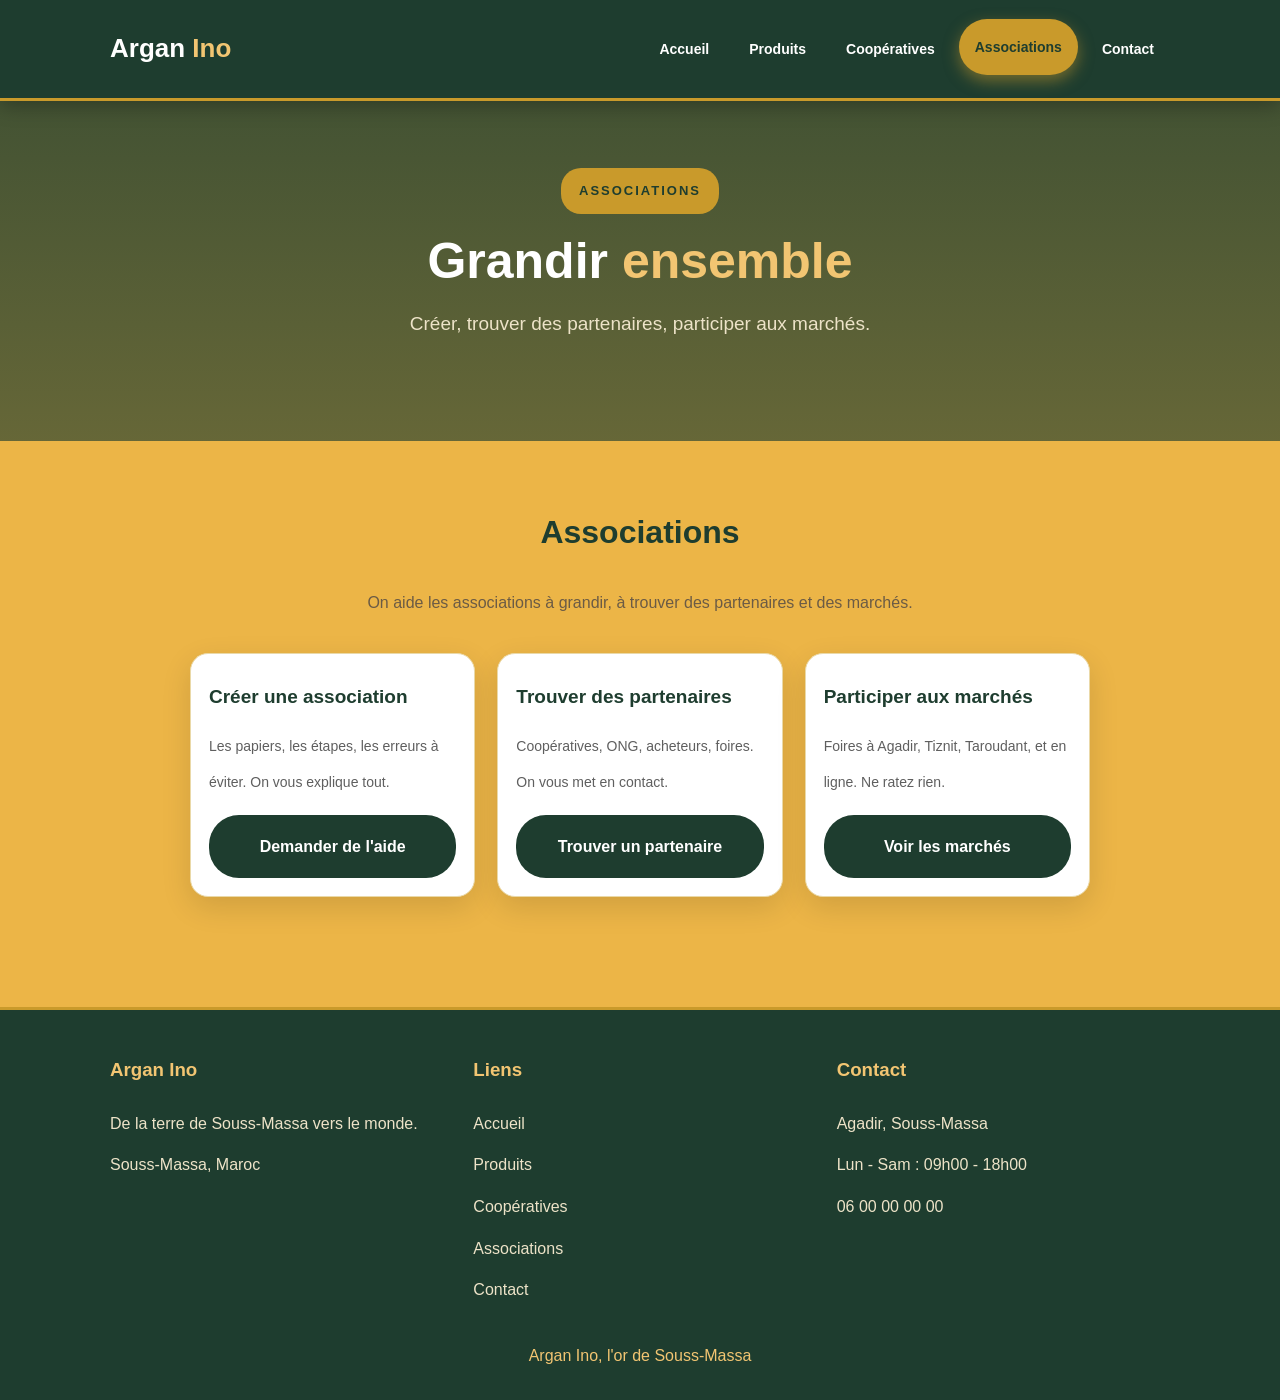
==== associations.html @ 1f561eab "fix noms fichiers minuscules" ====
<!DOCTYPE html>
<html lang="fr">
<head>
  <meta charset="UTF-8">
  <meta name="viewport" content="width=device-width, initial-scale=1.0">
  <title>Associations | Argan Ino - Souss Massa</title>
  <link rel="stylesheet" href="style.css">
</head>
<body>

  <!-- ============ HEADER ============ -->
  <header>
    <div class="conteneur nav-container">
      <a class="logo" href="imaggg.jpg">Argan <span>Ino</span></a>
      <nav>
        <ul>
          <li><a href="index.html">Accueil</a></li>
          <li><a href="produits.html">Produits</a></li>
          <li><a href="cooperatives.html">Coopératives</a></li>
          <li><a href="associations.html" class="active">Associations</a></li>
          <li><a href="contact.html">Contact</a></li>
        </ul>
      </nav>
    </div>
  </header>

  <main>

    <!-- ============ HERO ============ -->
    <section class="hero hero-petit">
      <span class="small">ASSOCIATIONS</span>
      <h1>Grandir <span>ensemble</span></h1>
      <p>Créer, trouver des partenaires, participer aux marchés.</p>
    </section>

    <!-- ============ ASSOCIATIONS ============ -->
    <section class="conteneur section">
      <div class="menu-title">
        <h2>Associations</h2>
        <p>On aide les associations à grandir, à trouver des partenaires et des marchés.</p>
      </div>

      <div class="grid">

        <article class="carte">
          <div class="carte-body">
            <h3>Créer une association</h3>
            <p class="desc">
              Les papiers, les étapes, les erreurs à éviter.
              On vous explique tout.
            </p>
            <a class="btn-carte" href="contact.html">Demander de l'aide</a>
          </div>
        </article>

        <article class="carte">
          <div class="carte-body">
            <h3>Trouver des partenaires</h3>
            <p class="desc">
              Coopératives, ONG, acheteurs, foires.
              On vous met en contact.
            </p>
            <a class="btn-carte" href="contact.html">Trouver un partenaire</a>
          </div>
        </article>

        <article class="carte">
          <div class="carte-body">
            <h3>Participer aux marchés</h3>
            <p class="desc">
              Foires à Agadir, Tiznit, Taroudant, et en ligne.
              Ne ratez rien.
            </p>
            <a class="btn-carte" href="contact.html">Voir les marchés</a>
          </div>
        </article>

      </div>
    </section>

  </main>

  <!-- ============ FOOTER ============ -->
  <footer>
    <div class="conteneur footer-cols">
      <div class="col">
        <h3>Argan Ino</h3>
        <p>De la terre de Souss-Massa vers le monde.</p>
        <p>Souss-Massa, Maroc</p>
      </div>
      <div class="col">
        <h3>Liens</h3>
        <ul>
          <li><a href="index.html">Accueil</a></li>
          <li><a href="produits.html">Produits</a></li>
          <li><a href="cooperatives.html">Coopératives</a></li>
          <li><a href="associations.html">Associations</a></li>
          <li><a href="contact.html">Contact</a></li>
        </ul>
      </div>
      <div class="col">
        <h3>Contact</h3>
        <p>Agadir, Souss-Massa</p>
        <p>Lun - Sam : 09h00 - 18h00</p>
        <p>06 00 00 00 00</p>
      </div>
    </div>
    <p class="slogan">Argan Ino, l'or de Souss-Massa</p>
  </footer>

</body>
</html>
---- style.css ----
* {
  margin: 0;
  padding: 0;
  box-sizing: border-box;
  font-family: 'Segoe UI', Arial, sans-serif;
}

html {
  scroll-behavior: smooth;
}

body {
  background: #ecb547;
  color: #745741;
  line-height: 2.6;
}

.conteneur {
  max-width: 1100px;
  margin: 0 auto;
  padding: 0 20px;
}

a {
  color: #1E3D2F;
}

img {
  max-width: 100%;
  display: block;
}

/* ===== 2. HEADER / NAVIGATION ===== */
header {
  background: #1E3D2F;
  position: sticky;
  top: 0;
  z-index: 100;
  box-shadow: 0 4px 20px rgba(0, 0, 0, 0.3);
  border-bottom: 3px solid #C99A2B;
}

.nav-container {
  display: flex;
  justify-content: space-between;
  align-items: center;
  padding: 15px 20px;
}

.logo {
  font-size: 26px;
  font-weight: 900;
  color: #fff;
  text-decoration: none;
  transition: 0.3s;
}

.logo:hover {
  transform: scale(1.05);
}

.logo span {
  color: #F2C572;
}

nav ul {
  list-style: none;
  display: flex;
  gap: 8px;
  flex-wrap: wrap;
}

nav a {
  display: block;
  color: #fff;
  text-decoration: none;
  padding: 10px 16px;
  border-radius: 30px;
  font-weight: 600;
  font-size: 14px;
  transition: 0.3s;
}

nav a:hover,
nav a.active {
  background: #C99A2B;
  color: #1E3D2F;
  transform: translateY(-2px);
  box-shadow: 0 6px 15px rgba(201, 154, 43, 0.5);
}

/* ===== 3. HERO ===== */
.hero {
  display: flex;
  flex-direction: column;
  align-items: center;
  justify-content: center;
  text-align: center;
  min-height: 480px;
  padding: 60px 20px;
  background:
    linear-gradient(rgba(30, 61, 47, 0.82), rgba(30, 61, 47, 0.65)),
    url('https://images.unsplash.com/photo-1509316975850-ff9c5deb0cd9?w=1600&q=80')
    center / cover;
  color: #fff;
}

.hero-petit {
  min-height: 340px;
  padding: 50px 20px;
}

.hero .small {
  background: #C99A2B;
  color: #1E3D2F;
  padding: 6px 18px;
  border-radius: 20px;
  font-size: 13px;
  font-weight: bold;
  letter-spacing: 2px;
  animation: flotte 2.5s ease-in-out infinite;
}

.hero h1 {
  font-size: 50px;
  line-height: 1.1;
  margin: 20px 0 10px;
  animation: apparition 1s ease-out;
}

.hero h1 span {
  color: #F2C572;
}

.hero p {
  font-size: 19px;
  color: #EDE3C8;
  max-width: 680px;
  margin: 0 auto 25px;
  animation: apparition 1.2s ease-out;
}

/* ===== 4. BOUTONS ===== */
.boutons {
  display: flex;
  flex-wrap: wrap;
  justify-content: center;
  gap: 12px;
}

.boutons-bas {
  margin-bottom: 40px;
}

.btn {
  display: inline-block;
  background: #C99A2B;
  color: #1E3D2F;
  padding: 14px 32px;
  border-radius: 30px;
  text-decoration: none;
  font-weight: bold;
  transition: 0.3s;
}

.btn2 {
  background: #fff;
  color: #1E3D2F;
}

.btn:hover {
  background: #F2C572;
  transform: translateY(-3px) scale(1.03);
  box-shadow: 0 10px 25px rgba(242, 197, 114, 0.5);
}

.btn-anim {
  animation: rebond 2s ease-in-out infinite;
}

/* ===== 5. SECTIONS / STATS / CARTES ===== */
.section {
  padding: 50px 0 20px;
  text-align: center;
}

.menu-title {
  margin-bottom: 30px;
}

.menu-title h2 {
  font-size: 32px;
  color: #1E3D2F;
}

.menu-title p {
  color: #6B5B45;
  margin-top: 8px;
}

.stats {
  display: flex;
  flex-wrap: wrap;
  gap: 16px;
  justify-content: center;
  margin-bottom: 40px;
}

.stat {
  background: #fff;
  border: 2px solid #C99A2B;
  border-radius: 16px;
  padding: 16px 22px;
  display: flex;
  flex-direction: column;
  min-width: 160px;
  animation: apparition 1s ease-out;
  transition: 0.3s;
}

.stat:hover {
  transform: translateY(-5px);
}

.stat strong {
  color: #1E3D2F;
  font-size: 22px;
}

.stat span {
  color: #6B5B45;
  font-size: 13px;
}

.grid {
  display: flex;
  flex-wrap: wrap;
  gap: 22px;
  max-width: 900px;
  margin: 0 auto 30px;
  text-align: left;
}

.carte {
  flex: 1 1 240px;
  display: flex;
  flex-direction: column;
  background: #fff;
  color: #333;
  border-radius: 18px;
  overflow: hidden;
  box-shadow: 0 10px 30px rgba(0, 0, 0, 0.12);
  border: 1px solid #EAD9A8;
  transition: 0.35s;
  animation: apparition 0.8s ease-out;
}

.carte:hover {
  transform: translateY(-8px) rotate(-0.5deg);
  box-shadow: 0 20px 40px rgba(201, 154, 43, 0.35);
}

.carte-body {
  flex: 1;
  display: flex;
  flex-direction: column;
  padding: 18px;
}

.carte-body h3 {
  color: #1E3D2F;
  font-size: 19px;
}

.desc {
  font-size: 14px;
  color: #5f5f5f;
  margin-top: 6px;
}

.prix-row {
  display: flex;
  justify-content: space-between;
  align-items: center;
  margin-top: auto;
  padding-top: 12px;
}

.prix {
  color: #9A7410;
  font-weight: 900;
  font-size: 20px;
}

.badge {
  background: #F2C572;
  color: #1E3D2F;
  font-size: 12px;
  padding: 4px 10px;
  border-radius: 20px;
  font-weight: bold;
  animation: flotte 3s ease-in-out infinite;
}

.btn-carte {
  margin-top: 14px;
  text-align: center;
  background: #1E3D2F;
  color: #fff;
  padding: 11px;
  border-radius: 30px;
  text-decoration: none;
  font-weight: bold;
  transition: 0.3s;
}

.btn-carte:hover {
  background: #C99A2B;
  color: #1E3D2F;
  transform: scale(1.03);
}

/* ===== 6. COOPÉRATIVES / CONTACT ===== */
.commande-box,
.contact-box {
  display: flex;
  flex-wrap: wrap;
  gap: 28px;
  text-align: left;
  margin-bottom: 30px;
}

.commande-exemple,
.commande-etapes,
.infos {
  flex: 1 1 260px;
  padding: 24px;
  background: #1E3D2F;
  color: #fff;
  border-radius: 18px;
}

.commande-exemple h3,
.commande-etapes h3,
.infos h2 {
  color: #F2C572;
  margin-bottom: 14px;
}

.commande-etapes p,
.infos p {
  color: #EDE3C8;
  margin-bottom: 10px;
}

.wa {
  display: inline-block;
  background: #23966a;
  color: #fff;
  padding: 12px 18px;
  border-radius: 999px;
  text-decoration: none;
  font-weight: bold;
  margin-top: 14px;
  animation: pulse 1.5s infinite;
}

.wa:hover {
  transform: scale(1.05);
}

.formulaire {
  flex: 2 1 340px;
  padding: 24px;
  background: #fff;
  color: #2B2118;
  border-radius: 18px;
  text-align: left;
  border: 1px solid #EAD9A8;
}

.formulaire label {
  display: block;
  margin-bottom: 4px;
  font-weight: bold;
}

.formulaire input,
.formulaire textarea,
.formulaire select {
  display: block;
  width: 100%;
  padding: 12px;
  margin-bottom: 16px;
  border: 1px solid #D9C89A;
  border-radius: 10px;
  font-size: 16px;
  background: #FFFEF8;
  transition: 0.3s;
}

.formulaire input:focus,
.formulaire textarea:focus,
.formulaire select:focus {
  outline: none;
  border-color: #C99A2B;
  box-shadow: 0 0 0 3px rgba(201, 154, 43, 0.25);
  transform: scale(1.01);
}

.formulaire button {
  width: 100%;
  padding: 14px;
  border: none;
  border-radius: 30px;
  background: #C99A2B;
  color: #1E3D2F;
  font-size: 16px;
  font-weight: bold;
  cursor: pointer;
  transition: 0.3s;
}

.formulaire button:hover {
  background: #F2C572;
  transform: translateY(-2px);
  box-shadow: 0 8px 20px rgba(201, 154, 43, 0.4);
}

/* ===== 7. FOOTER ===== */
footer {
  margin-top: 60px;
  padding: 36px 0 24px;
  background: #1E3D2F;
  color: #EDE3C8;
  border-top: 3px solid #C99A2B;
}

.footer-cols {
  display: flex;
  gap: 30px;
}

.col {
  flex: 1;
}

.col h3 {
  color: #F2C572;
  margin-bottom: 8px;
}

.col ul {
  list-style: none;
}

.col a {
  color: #EDE3C8;
  text-decoration: none;
}

.col a:hover {
  color: #F2C572;
}

.slogan {
  margin-top: 24px;
  text-align: center;
  color: #F2C572;
  animation: flotte 3s ease-in-out infinite;
}

/* ===== 8. ANIMATIONS - CSS SEULEMENT ===== */
@keyframes apparition {
  from {
    opacity: 0;
    transform: translateY(20px);
  }
  to {
    opacity: 1;
    transform: translateY(0);
  }
}

@keyframes pulse {
  0%, 100% {
    transform: scale(1);
  }
  50% {
    transform: scale(1.08);
  }
}

@keyframes flotte {
  0%, 100% {
    transform: translateY(0);
  }
  50% {
    transform: translateY(-6px);
  }
}

@keyframes rebond {
  0%, 100% {
    transform: translateY(0);
  }
  50% {
    transform: translateY(-4px);
  }
}

/* ===== 9. PETITS ÉCRANS ===== */
@media (max-width: 640px) {
  .nav-container {
    flex-wrap: wrap;
    justify-content: center;
    gap: 8px;
  }

  nav a {
    padding: 8px 12px;
    font-size: 13px;
  }

  .hero h1 {
    font-size: 34px;
  }

  .menu-title h2 {
    font-size: 26px;
  }

  .footer-cols {
    flex-direction: column;
  }
}
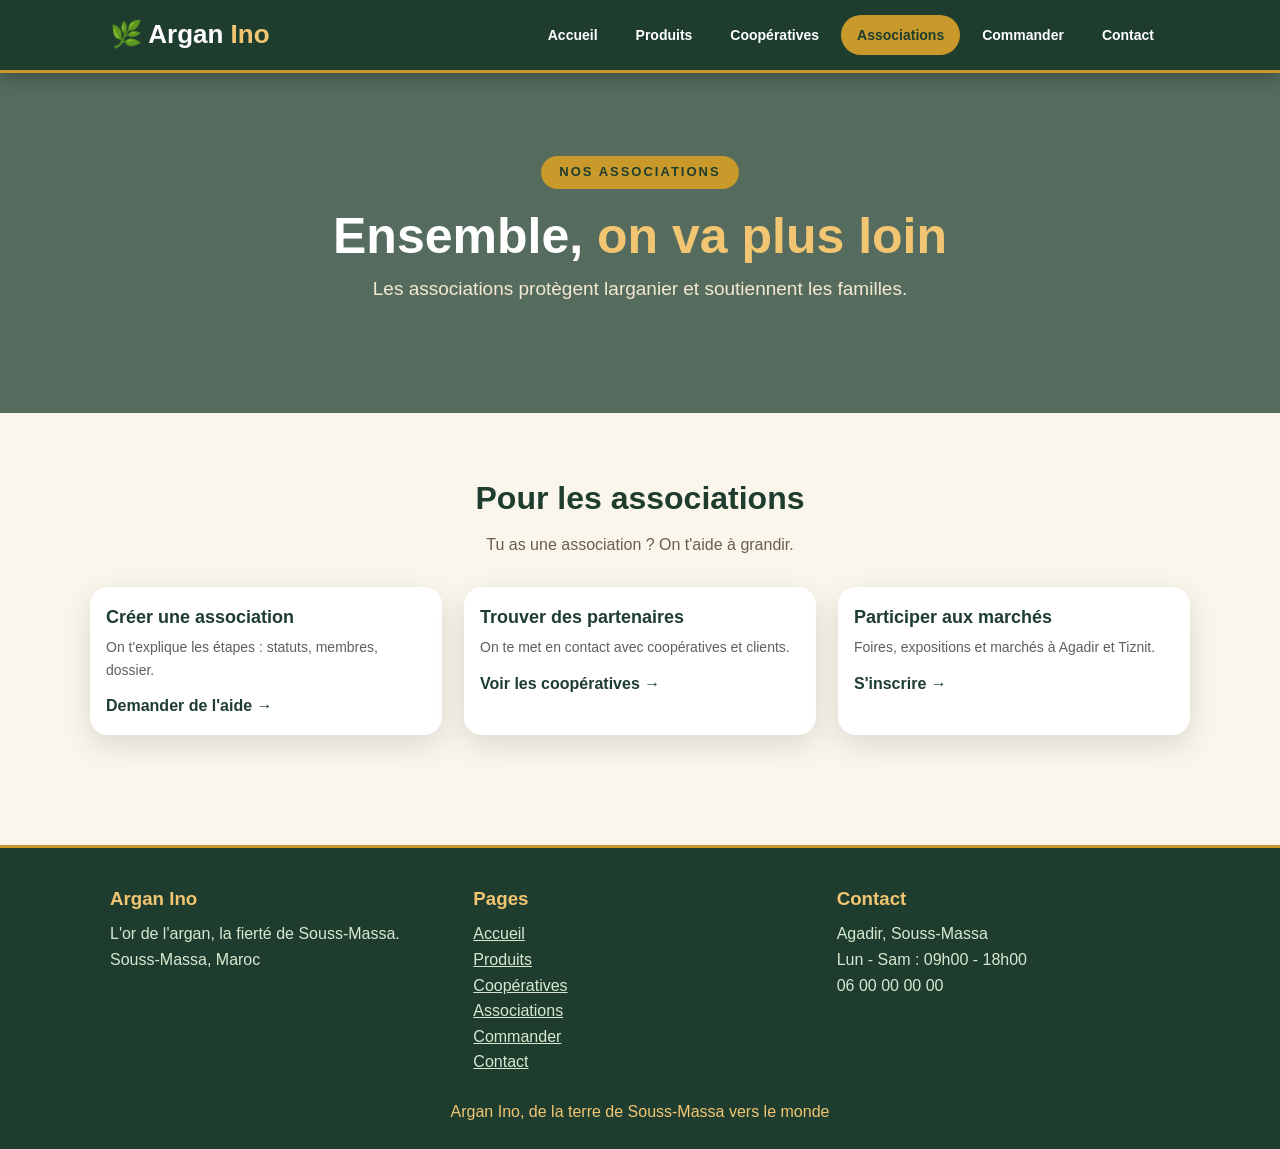
==== commit 6c7e6032: "Argan Ino v44 - 9 vrais produits" ====
--- a/associations.html
+++ b/associations.html
@@ -1,112 +1,39 @@
 <!DOCTYPE html>
-<html lang="fr">
-<head>
-  <meta charset="UTF-8">
-  <meta name="viewport" content="width=device-width, initial-scale=1.0">
-  <title>Associations | Argan Ino - Souss Massa</title>
-  <link rel="stylesheet" href="style.css">
-</head>
+<html lang="fr"><head><meta charset="UTF-8"><meta name="viewport" content="width=device-width, initial-scale=1.0">
+<title>Associations | Argan Ino - Souss-Massa</title><link rel="stylesheet" href="style.css"></head>
 <body>
-
-  <!-- ============ HEADER ============ -->
-  <header>
-    <div class="conteneur nav-container">
-      <a class="logo" href="imaggg.jpg">Argan <span>Ino</span></a>
-      <nav>
-        <ul>
-          <li><a href="index.html">Accueil</a></li>
-          <li><a href="produits.html">Produits</a></li>
-          <li><a href="cooperatives.html">Coopératives</a></li>
-          <li><a href="associations.html" class="active">Associations</a></li>
-          <li><a href="contact.html">Contact</a></li>
-        </ul>
-      </nav>
-    </div>
-  </header>
-
-  <main>
-
-    <!-- ============ HERO ============ -->
-    <section class="hero hero-petit">
-      <span class="small">ASSOCIATIONS</span>
-      <h1>Grandir <span>ensemble</span></h1>
-      <p>Créer, trouver des partenaires, participer aux marchés.</p>
-    </section>
-
-    <!-- ============ ASSOCIATIONS ============ -->
-    <section class="conteneur section">
-      <div class="menu-title">
-        <h2>Associations</h2>
-        <p>On aide les associations à grandir, à trouver des partenaires et des marchés.</p>
-      </div>
-
-      <div class="grid">
-
-        <article class="carte">
-          <div class="carte-body">
-            <h3>Créer une association</h3>
-            <p class="desc">
-              Les papiers, les étapes, les erreurs à éviter.
-              On vous explique tout.
-            </p>
-            <a class="btn-carte" href="contact.html">Demander de l'aide</a>
-          </div>
-        </article>
-
-        <article class="carte">
-          <div class="carte-body">
-            <h3>Trouver des partenaires</h3>
-            <p class="desc">
-              Coopératives, ONG, acheteurs, foires.
-              On vous met en contact.
-            </p>
-            <a class="btn-carte" href="contact.html">Trouver un partenaire</a>
-          </div>
-        </article>
-
-        <article class="carte">
-          <div class="carte-body">
-            <h3>Participer aux marchés</h3>
-            <p class="desc">
-              Foires à Agadir, Tiznit, Taroudant, et en ligne.
-              Ne ratez rien.
-            </p>
-            <a class="btn-carte" href="contact.html">Voir les marchés</a>
-          </div>
-        </article>
-
-      </div>
-    </section>
-
-  </main>
-
-  <!-- ============ FOOTER ============ -->
-  <footer>
-    <div class="conteneur footer-cols">
-      <div class="col">
-        <h3>Argan Ino</h3>
-        <p>De la terre de Souss-Massa vers le monde.</p>
-        <p>Souss-Massa, Maroc</p>
-      </div>
-      <div class="col">
-        <h3>Liens</h3>
-        <ul>
-          <li><a href="index.html">Accueil</a></li>
-          <li><a href="produits.html">Produits</a></li>
-          <li><a href="cooperatives.html">Coopératives</a></li>
-          <li><a href="associations.html">Associations</a></li>
-          <li><a href="contact.html">Contact</a></li>
-        </ul>
-      </div>
-      <div class="col">
-        <h3>Contact</h3>
-        <p>Agadir, Souss-Massa</p>
-        <p>Lun - Sam : 09h00 - 18h00</p>
-        <p>06 00 00 00 00</p>
-      </div>
-    </div>
-    <p class="slogan">Argan Ino, l'or de Souss-Massa</p>
-  </footer>
-
-</body>
-</html>
+<header>
+  <div class="conteneur nav-container">
+    <a class="logo" href="index.html">🌿 Argan <span>Ino</span></a>
+    <nav aria-label="Menu principal"><ul>
+      <li><a href="index.html" class="">Accueil</a></li>
+      <li><a href="produits.html" class="">Produits</a></li>
+      <li><a href="cooperatives.html" class="">Coopératives</a></li>
+      <li><a href="associations.html" class="active">Associations</a></li>
+      <li><a href="commande.html" class="">Commander</a></li>
+      <li><a href="contact.html" class="">Contact</a></li>
+    </ul></nav>
+  </div>
+</header>
+<main>
+<section class="hero hero-petit"><span class="small">NOS ASSOCIATIONS</span><h1>Ensemble, <span>on va plus loin</span></h1><p>Les associations protègent larganier et soutiennent les familles.</p></section>
+<section class="conteneur section"><div class="titre"><h2>Pour les associations</h2><p>Tu as une association ? On t'aide à grandir.</p></div>
+<div class="grid">
+<article class="carte"><div class="carte-body"><h3>Créer une association</h3><p class="desc">On t'explique les étapes : statuts, membres, dossier.</p><a class="btn-mini" href="contact.html">Demander de l'aide →</a></div></article>
+<article class="carte"><div class="carte-body"><h3>Trouver des partenaires</h3><p class="desc">On te met en contact avec coopératives et clients.</p><a class="btn-mini" href="cooperatives.html">Voir les coopératives →</a></div></article>
+<article class="carte"><div class="carte-body"><h3>Participer aux marchés</h3><p class="desc">Foires, expositions et marchés à Agadir et Tiznit.</p><a class="btn-mini" href="contact.html">S'inscrire →</a></div></article>
+</div></section>
+</main>
+<footer>
+  <div class="conteneur footer-cols">
+    <div class="col"><h3>Argan Ino</h3><p>L'or de l'argan, la fierté de Souss-Massa.</p><p>Souss-Massa, Maroc</p></div>
+    <div class="col"><h3>Pages</h3><ul>
+      <li><a href="index.html">Accueil</a></li><li><a href="produits.html">Produits</a></li>
+      <li><a href="cooperatives.html">Coopératives</a></li><li><a href="associations.html">Associations</a></li>
+      <li><a href="commande.html">Commander</a></li><li><a href="contact.html">Contact</a></li>
+    </ul></div>
+    <div class="col"><h3>Contact</h3><p>Agadir, Souss-Massa</p><p>Lun - Sam : 09h00 - 18h00</p><p>06 00 00 00 00</p></div>
+  </div>
+  <p class="slogan">Argan Ino, de la terre de Souss-Massa vers le monde</p>
+</footer>
+</body></html>
--- a/style.css
+++ b/style.css
@@ -1,537 +1,70 @@
-
-* {
-  margin: 0;
-  padding: 0;
-  box-sizing: border-box;
-  font-family: 'Segoe UI', Arial, sans-serif;
-}
-
-html {
-  scroll-behavior: smooth;
-}
-
-body {
-  background: #ecb547;
-  color: #745741;
-  line-height: 2.6;
-}
-
-.conteneur {
-  max-width: 1100px;
-  margin: 0 auto;
-  padding: 0 20px;
-}
-
-a {
-  color: #1E3D2F;
-}
-
-img {
-  max-width: 100%;
-  display: block;
-}
-
-/* ===== 2. HEADER / NAVIGATION ===== */
-header {
-  background: #1E3D2F;
-  position: sticky;
-  top: 0;
-  z-index: 100;
-  box-shadow: 0 4px 20px rgba(0, 0, 0, 0.3);
-  border-bottom: 3px solid #C99A2B;
-}
-
-.nav-container {
-  display: flex;
-  justify-content: space-between;
-  align-items: center;
-  padding: 15px 20px;
-}
-
-.logo {
-  font-size: 26px;
-  font-weight: 900;
-  color: #fff;
-  text-decoration: none;
-  transition: 0.3s;
-}
-
-.logo:hover {
-  transform: scale(1.05);
-}
-
-.logo span {
-  color: #F2C572;
-}
-
-nav ul {
-  list-style: none;
-  display: flex;
-  gap: 8px;
-  flex-wrap: wrap;
-}
-
-nav a {
-  display: block;
-  color: #fff;
-  text-decoration: none;
-  padding: 10px 16px;
-  border-radius: 30px;
-  font-weight: 600;
-  font-size: 14px;
-  transition: 0.3s;
-}
-
-nav a:hover,
-nav a.active {
-  background: #C99A2B;
-  color: #1E3D2F;
-  transform: translateY(-2px);
-  box-shadow: 0 6px 15px rgba(201, 154, 43, 0.5);
-}
-
-/* ===== 3. HERO ===== */
-.hero {
-  display: flex;
-  flex-direction: column;
-  align-items: center;
-  justify-content: center;
-  text-align: center;
-  min-height: 480px;
-  padding: 60px 20px;
-  background:
-    linear-gradient(rgba(30, 61, 47, 0.82), rgba(30, 61, 47, 0.65)),
-    url('https://images.unsplash.com/photo-1509316975850-ff9c5deb0cd9?w=1600&q=80')
-    center / cover;
-  color: #fff;
-}
-
-.hero-petit {
-  min-height: 340px;
-  padding: 50px 20px;
-}
-
-.hero .small {
-  background: #C99A2B;
-  color: #1E3D2F;
-  padding: 6px 18px;
-  border-radius: 20px;
-  font-size: 13px;
-  font-weight: bold;
-  letter-spacing: 2px;
-  animation: flotte 2.5s ease-in-out infinite;
-}
-
-.hero h1 {
-  font-size: 50px;
-  line-height: 1.1;
-  margin: 20px 0 10px;
-  animation: apparition 1s ease-out;
-}
-
-.hero h1 span {
-  color: #F2C572;
-}
-
-.hero p {
-  font-size: 19px;
-  color: #EDE3C8;
-  max-width: 680px;
-  margin: 0 auto 25px;
-  animation: apparition 1.2s ease-out;
-}
-
-/* ===== 4. BOUTONS ===== */
-.boutons {
-  display: flex;
-  flex-wrap: wrap;
-  justify-content: center;
-  gap: 12px;
-}
-
-.boutons-bas {
-  margin-bottom: 40px;
-}
-
-.btn {
-  display: inline-block;
-  background: #C99A2B;
-  color: #1E3D2F;
-  padding: 14px 32px;
-  border-radius: 30px;
-  text-decoration: none;
-  font-weight: bold;
-  transition: 0.3s;
-}
-
-.btn2 {
-  background: #fff;
-  color: #1E3D2F;
-}
-
-.btn:hover {
-  background: #F2C572;
-  transform: translateY(-3px) scale(1.03);
-  box-shadow: 0 10px 25px rgba(242, 197, 114, 0.5);
-}
-
-.btn-anim {
-  animation: rebond 2s ease-in-out infinite;
-}
-
-/* ===== 5. SECTIONS / STATS / CARTES ===== */
-.section {
-  padding: 50px 0 20px;
-  text-align: center;
-}
-
-.menu-title {
-  margin-bottom: 30px;
-}
-
-.menu-title h2 {
-  font-size: 32px;
-  color: #1E3D2F;
-}
-
-.menu-title p {
-  color: #6B5B45;
-  margin-top: 8px;
-}
-
-.stats {
-  display: flex;
-  flex-wrap: wrap;
-  gap: 16px;
-  justify-content: center;
-  margin-bottom: 40px;
-}
-
-.stat {
-  background: #fff;
-  border: 2px solid #C99A2B;
-  border-radius: 16px;
-  padding: 16px 22px;
-  display: flex;
-  flex-direction: column;
-  min-width: 160px;
-  animation: apparition 1s ease-out;
-  transition: 0.3s;
-}
-
-.stat:hover {
-  transform: translateY(-5px);
-}
-
-.stat strong {
-  color: #1E3D2F;
-  font-size: 22px;
-}
-
-.stat span {
-  color: #6B5B45;
-  font-size: 13px;
-}
-
-.grid {
-  display: flex;
-  flex-wrap: wrap;
-  gap: 22px;
-  max-width: 900px;
-  margin: 0 auto 30px;
-  text-align: left;
-}
-
-.carte {
-  flex: 1 1 240px;
-  display: flex;
-  flex-direction: column;
-  background: #fff;
-  color: #333;
-  border-radius: 18px;
-  overflow: hidden;
-  box-shadow: 0 10px 30px rgba(0, 0, 0, 0.12);
-  border: 1px solid #EAD9A8;
-  transition: 0.35s;
-  animation: apparition 0.8s ease-out;
-}
-
-.carte:hover {
-  transform: translateY(-8px) rotate(-0.5deg);
-  box-shadow: 0 20px 40px rgba(201, 154, 43, 0.35);
-}
-
-.carte-body {
-  flex: 1;
-  display: flex;
-  flex-direction: column;
-  padding: 18px;
-}
-
-.carte-body h3 {
-  color: #1E3D2F;
-  font-size: 19px;
-}
-
-.desc {
-  font-size: 14px;
-  color: #5f5f5f;
-  margin-top: 6px;
-}
-
-.prix-row {
-  display: flex;
-  justify-content: space-between;
-  align-items: center;
-  margin-top: auto;
-  padding-top: 12px;
-}
-
-.prix {
-  color: #9A7410;
-  font-weight: 900;
-  font-size: 20px;
-}
-
-.badge {
-  background: #F2C572;
-  color: #1E3D2F;
-  font-size: 12px;
-  padding: 4px 10px;
-  border-radius: 20px;
-  font-weight: bold;
-  animation: flotte 3s ease-in-out infinite;
-}
-
-.btn-carte {
-  margin-top: 14px;
-  text-align: center;
-  background: #1E3D2F;
-  color: #fff;
-  padding: 11px;
-  border-radius: 30px;
-  text-decoration: none;
-  font-weight: bold;
-  transition: 0.3s;
-}
-
-.btn-carte:hover {
-  background: #C99A2B;
-  color: #1E3D2F;
-  transform: scale(1.03);
-}
-
-/* ===== 6. COOPÉRATIVES / CONTACT ===== */
-.commande-box,
-.contact-box {
-  display: flex;
-  flex-wrap: wrap;
-  gap: 28px;
-  text-align: left;
-  margin-bottom: 30px;
-}
-
-.commande-exemple,
-.commande-etapes,
-.infos {
-  flex: 1 1 260px;
-  padding: 24px;
-  background: #1E3D2F;
-  color: #fff;
-  border-radius: 18px;
-}
-
-.commande-exemple h3,
-.commande-etapes h3,
-.infos h2 {
-  color: #F2C572;
-  margin-bottom: 14px;
-}
-
-.commande-etapes p,
-.infos p {
-  color: #EDE3C8;
-  margin-bottom: 10px;
-}
-
-.wa {
-  display: inline-block;
-  background: #23966a;
-  color: #fff;
-  padding: 12px 18px;
-  border-radius: 999px;
-  text-decoration: none;
-  font-weight: bold;
-  margin-top: 14px;
-  animation: pulse 1.5s infinite;
-}
-
-.wa:hover {
-  transform: scale(1.05);
-}
-
-.formulaire {
-  flex: 2 1 340px;
-  padding: 24px;
-  background: #fff;
-  color: #2B2118;
-  border-radius: 18px;
-  text-align: left;
-  border: 1px solid #EAD9A8;
-}
-
-.formulaire label {
-  display: block;
-  margin-bottom: 4px;
-  font-weight: bold;
-}
-
-.formulaire input,
-.formulaire textarea,
-.formulaire select {
-  display: block;
-  width: 100%;
-  padding: 12px;
-  margin-bottom: 16px;
-  border: 1px solid #D9C89A;
-  border-radius: 10px;
-  font-size: 16px;
-  background: #FFFEF8;
-  transition: 0.3s;
-}
-
-.formulaire input:focus,
-.formulaire textarea:focus,
-.formulaire select:focus {
-  outline: none;
-  border-color: #C99A2B;
-  box-shadow: 0 0 0 3px rgba(201, 154, 43, 0.25);
-  transform: scale(1.01);
-}
-
-.formulaire button {
-  width: 100%;
-  padding: 14px;
-  border: none;
-  border-radius: 30px;
-  background: #C99A2B;
-  color: #1E3D2F;
-  font-size: 16px;
-  font-weight: bold;
-  cursor: pointer;
-  transition: 0.3s;
-}
-
-.formulaire button:hover {
-  background: #F2C572;
-  transform: translateY(-2px);
-  box-shadow: 0 8px 20px rgba(201, 154, 43, 0.4);
-}
-
-/* ===== 7. FOOTER ===== */
-footer {
-  margin-top: 60px;
-  padding: 36px 0 24px;
-  background: #1E3D2F;
-  color: #EDE3C8;
-  border-top: 3px solid #C99A2B;
-}
-
-.footer-cols {
-  display: flex;
-  gap: 30px;
-}
-
-.col {
-  flex: 1;
-}
-
-.col h3 {
-  color: #F2C572;
-  margin-bottom: 8px;
-}
-
-.col ul {
-  list-style: none;
-}
-
-.col a {
-  color: #EDE3C8;
-  text-decoration: none;
-}
-
-.col a:hover {
-  color: #F2C572;
-}
-
-.slogan {
-  margin-top: 24px;
-  text-align: center;
-  color: #F2C572;
-  animation: flotte 3s ease-in-out infinite;
-}
-
-/* ===== 8. ANIMATIONS - CSS SEULEMENT ===== */
-@keyframes apparition {
-  from {
-    opacity: 0;
-    transform: translateY(20px);
-  }
-  to {
-    opacity: 1;
-    transform: translateY(0);
-  }
-}
-
-@keyframes pulse {
-  0%, 100% {
-    transform: scale(1);
-  }
-  50% {
-    transform: scale(1.08);
-  }
-}
-
-@keyframes flotte {
-  0%, 100% {
-    transform: translateY(0);
-  }
-  50% {
-    transform: translateY(-6px);
-  }
-}
-
-@keyframes rebond {
-  0%, 100% {
-    transform: translateY(0);
-  }
-  50% {
-    transform: translateY(-4px);
-  }
-}
-
-/* ===== 9. PETITS ÉCRANS ===== */
-@media (max-width: 640px) {
-  .nav-container {
-    flex-wrap: wrap;
-    justify-content: center;
-    gap: 8px;
-  }
-
-  nav a {
-    padding: 8px 12px;
-    font-size: 13px;
-  }
-
-  .hero h1 {
-    font-size: 34px;
-  }
-
-  .menu-title h2 {
-    font-size: 26px;
-  }
-
-  .footer-cols {
-    flex-direction: column;
-  }
-}
+/* Argan Ino - HTML + CSS SEULEMENT, sans JavaScript */
+*{margin:0;padding:0;box-sizing:border-box;font-family:'Segoe UI',Arial,sans-serif}
+body{background:#FBF6EC;color:#2B2118;line-height:1.6}
+.conteneur{max-width:1100px;margin:0 auto;padding:0 20px}
+a{color:#1E3D2F}
+img{max-width:100%}
+header{background:#1E3D2F;position:sticky;top:0;z-index:100;box-shadow:0 4px 20px rgba(0,0,0,.3);border-bottom:3px solid #C99A2B}
+.nav-container{display:flex;justify-content:space-between;align-items:center;padding:14px 20px;flex-wrap:wrap;gap:10px}
+.logo{font-size:26px;font-weight:900;color:#fff;text-decoration:none}
+.logo span{color:#F2C572}
+nav ul{list-style:none;display:flex;gap:6px;flex-wrap:wrap}
+nav a{display:block;color:#fff;text-decoration:none;padding:9px 16px;border-radius:30px;font-weight:600;font-size:14px}
+nav a:hover,nav a.active{background:#C99A2B;color:#1E3D2F}
+.hero{display:flex;flex-direction:column;align-items:center;justify-content:center;text-align:center;min-height:480px;padding:60px 20px;background:linear-gradient(rgba(30,61,47,.75),rgba(30,61,47,.75)),url('https://images.unsplash.com/photo-1596040033229-a9821ebd058d?w=1600&q=80') center/cover no-repeat;color:#fff}
+.hero-petit{min-height:340px}
+.hero .small{background:#C99A2B;color:#1E3D2F;padding:6px 18px;border-radius:20px;font-size:13px;font-weight:bold;letter-spacing:2px}
+.hero h1{font-size:50px;line-height:1.1;margin:20px 0 10px;animation:apparition 1s ease-out}
+.hero h1 span{color:#F2C572}
+.hero p{font-size:19px;color:#F5E9D0;max-width:700px;margin:0 auto 25px}
+.boutons,.centre{display:flex;flex-wrap:wrap;justify-content:center;gap:10px}
+.btn{display:inline-block;background:#C99A2B;color:#1E3D2F;padding:14px 32px;border-radius:30px;text-decoration:none;font-weight:bold}
+.btn:hover{background:#F2C572;transform:translateY(-2px)}
+.btn2{background:#fff;color:#1E3D2F}
+.btn-mini{display:inline-block;margin-top:12px;color:#1E3D2F;font-weight:bold;text-decoration:none}
+.btn-mini:hover{color:#C99A2B}
+.section{padding:60px 0 20px}
+.titre{text-align:center;margin-bottom:30px}
+.titre h2{font-size:32px;color:#1E3D2F}
+.titre p{color:#6b5d4f;margin-top:8px}
+.stats{display:flex;flex-wrap:wrap;gap:16px;justify-content:center;margin-bottom:30px}
+.stat{flex:1 1 180px;background:#fff;border:2px solid #E8D9B5;border-radius:16px;padding:18px;text-align:center;animation:apparition 1s ease-out}
+.stat strong{display:block;font-size:24px;color:#1E3D2F}
+.stat span{color:#6b5d4f;font-size:14px}
+.grid{display:flex;flex-wrap:wrap;gap:22px;margin:0 auto 30px}
+.carte{flex:1 1 260px;display:flex;flex-direction:column;background:#fff;border-radius:18px;overflow:hidden;box-shadow:0 10px 30px rgba(0,0,0,.12);transition:transform .3s}
+.carte:hover{transform:translateY(-6px)}
+.carte img{display:block;width:100%;height:190px;object-fit:cover;background:#eee}
+.carte-body{flex:1;display:flex;flex-direction:column;padding:16px}
+.carte-body h3{color:#1E3D2F;font-size:18px}
+.carte-body .desc{font-size:14px;color:#5f5f5f;margin-top:4px}
+.prix-row{display:flex;justify-content:space-between;align-items:center;margin-top:auto;padding-top:12px}
+.prix{color:#9A6B0F;font-weight:900;font-size:18px}
+.badge{background:#F2C572;color:#1E3D2F;font-size:12px;padding:4px 10px;border-radius:20px;font-weight:bold}
+.etapes{display:flex;flex-wrap:wrap;gap:18px;margin-bottom:30px}
+.etape{flex:1 1 220px;background:#1E3D2F;color:#fff;padding:22px;border-radius:18px;text-align:center}
+.etape span{display:inline-block;width:44px;height:44px;line-height:44px;background:#C99A2B;color:#1E3D2F;border-radius:50%;font-weight:900;font-size:20px}
+.etape h3{margin:10px 0 6px;color:#F2C572}
+.commande-box,.contact-box{display:flex;flex-wrap:wrap;gap:28px;text-align:left}
+.infos{flex:1 1 260px;padding:24px;background:#1E3D2F;color:#fff;border-radius:18px}
+.infos h2{color:#F2C572;margin-bottom:14px}
+.infos p{margin-bottom:14px;color:#F5E9D0}
+.ligne{display:flex;justify-content:space-between;padding:10px 0;border-bottom:1px solid rgba(255,255,255,.2)}
+.ligne.total{border:none;font-size:18px}
+.note{font-size:13px;margin-top:10px}
+.wa{display:inline-block;background:#23966a;color:#fff;padding:12px 18px;border-radius:999px;text-decoration:none;font-weight:bold;margin-top:14px;animation:pulse 1.5s infinite}
+.formulaire{flex:2 1 340px;padding:24px;background:#fff;border-radius:18px;box-shadow:0 10px 30px rgba(0,0,0,.1)}
+.formulaire label{display:block;margin-bottom:4px;font-weight:bold}
+.formulaire input,.formulaire textarea,.formulaire select{display:block;width:100%;padding:12px;margin-bottom:16px;border:1px solid #D8C9A8;border-radius:10px;font-size:16px}
+.formulaire button{width:100%;padding:14px;border:none;border-radius:30px;background:#C99A2B;color:#1E3D2F;font-size:16px;font-weight:bold;cursor:pointer}
+.formulaire button:hover{background:#F2C572}
+footer{margin-top:60px;padding:36px 0 24px;background:#1E3D2F;color:#D8E8D0;border-top:3px solid #C99A2B}
+.footer-cols{display:flex;gap:30px;flex-wrap:wrap}
+.col{flex:1;min-width:200px}
+.col h3{color:#F2C572;margin-bottom:8px}
+.col ul{list-style:none}
+.col a{color:#D8E8D0}
+.slogan{margin-top:24px;text-align:center;color:#F2C572}
+@keyframes apparition{from{opacity:0;transform:translateY(15px)}to{opacity:1;transform:translateY(0)}}
+@keyframes pulse{0%,100%{transform:scale(1)}50%{transform:scale(1.08)}}
+@media(max-width:640px){.hero h1{font-size:34px}.titre h2{font-size:26px}.footer-cols{flex-direction:column}nav a{padding:8px 12px;font-size:13px}}
